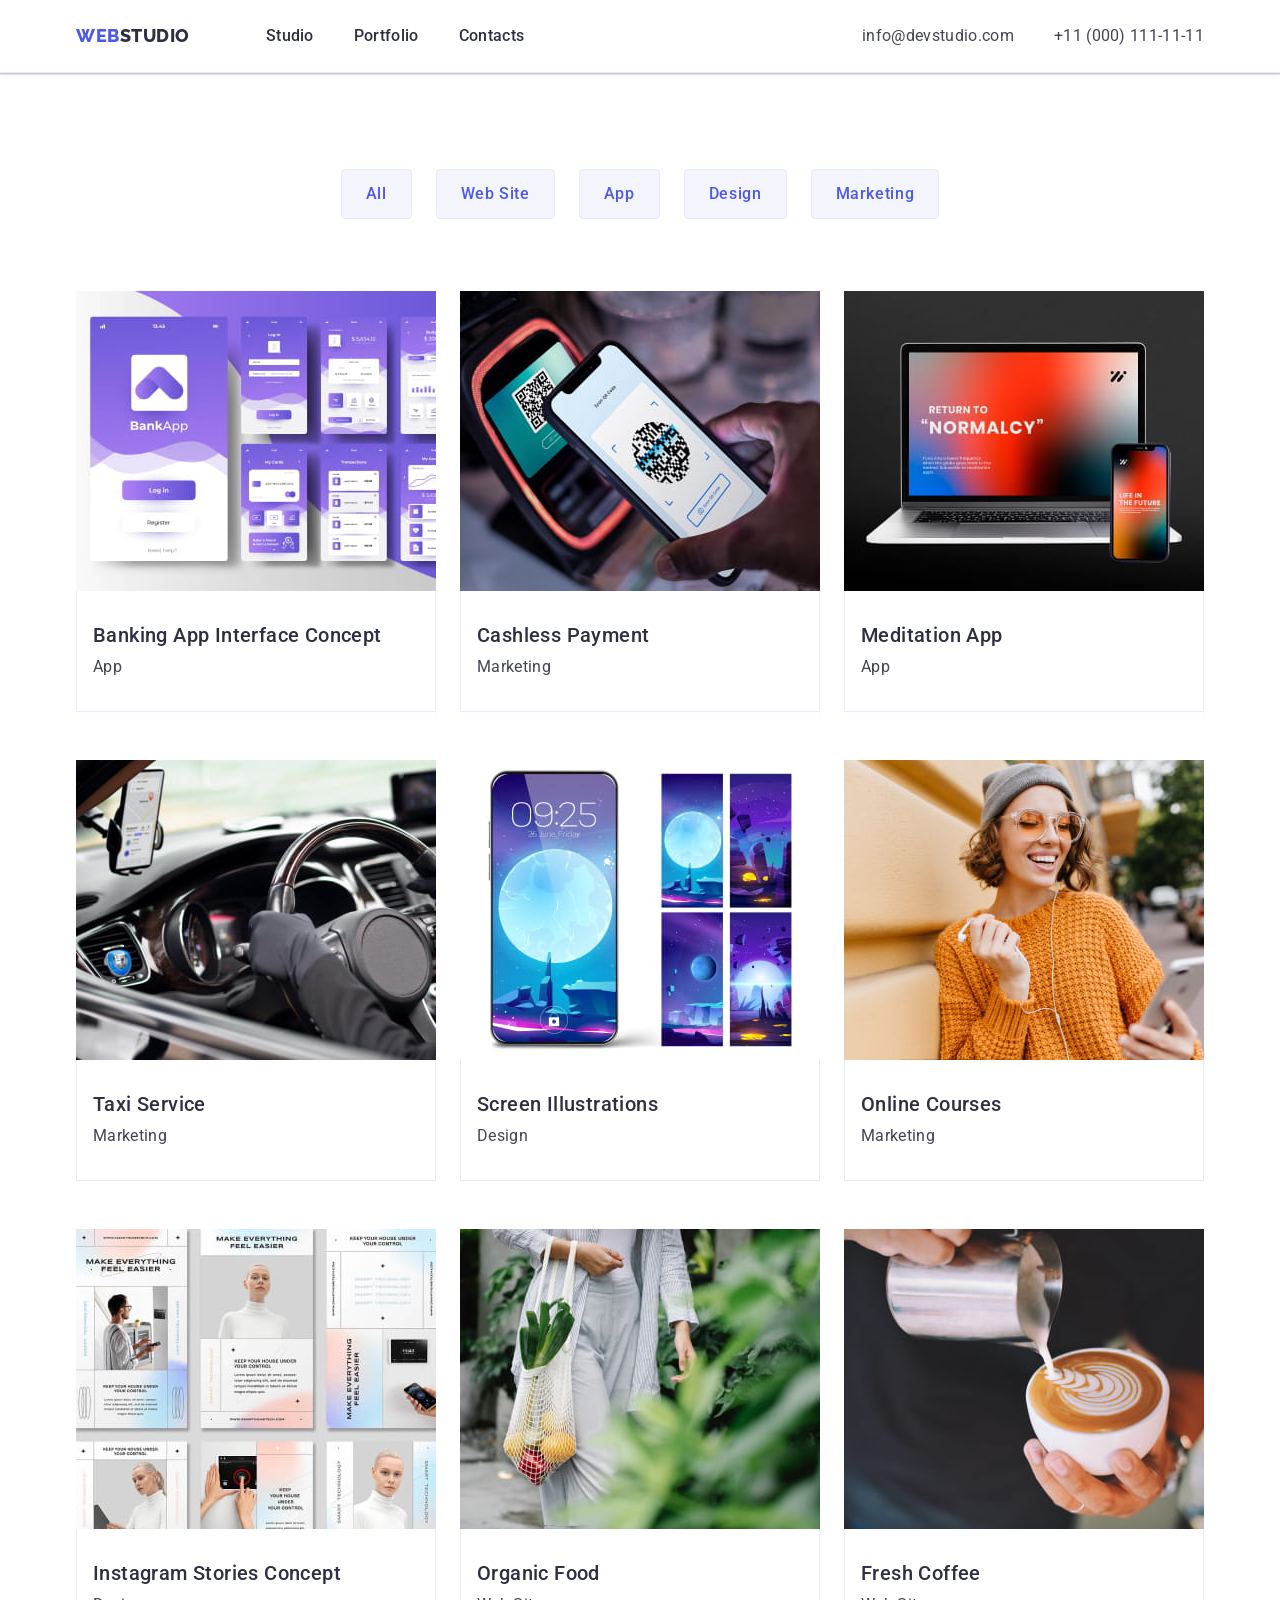
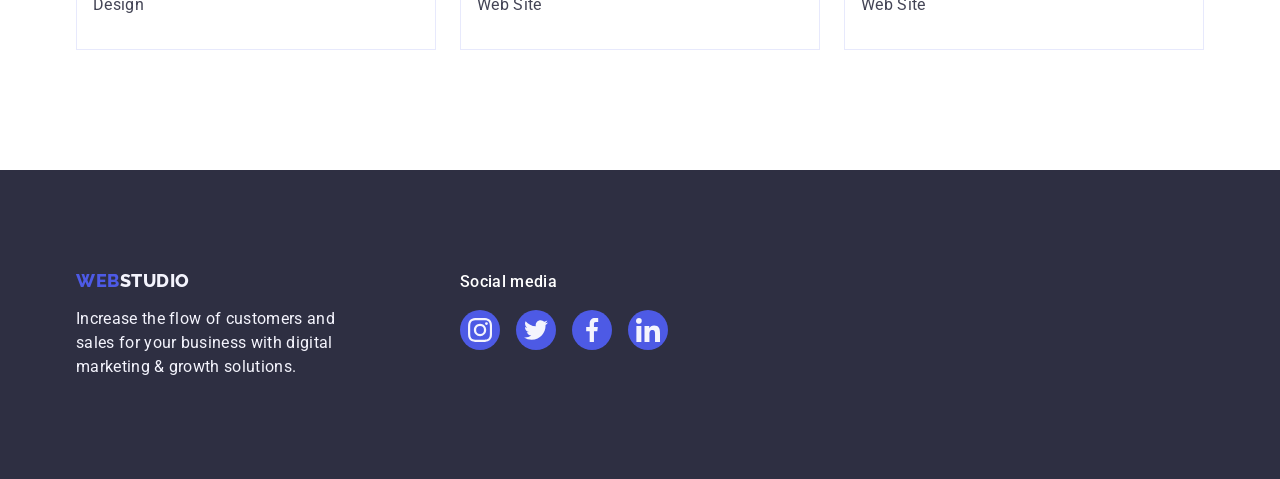
==== portfolio.html @ 65a1bbf9 "update" ====
<!DOCTYPE html>
<html lang="en">
  <head>
    <meta charset="UTF-8" />
    <meta http-equiv="X-UA-Compatible" content="IE=edge" />
    <meta name="viewport" content="width=device-width, initial-scale=1.0" />
    <title>Portfolio</title>
    <link rel="preconnect" href="https://fonts.googleapis.com" />
    <link rel="preconnect" href="https://fonts.gstatic.com" crossorigin />
    <link
      href="https://fonts.googleapis.com/css2?family=Raleway:wght@800&family=Roboto:wght@400;500;700;900&display=swap"
      rel="stylesheet"
    />
    <link
      rel="stylesheet"
      href="https://cdnjs.cloudflare.com/ajax/libs/modern-normalize/1.0.0/modern-normalize.min.css"
    />
    <link rel="stylesheet" href="./css/styles.css" />
  </head>
  <body>
    <!-- Header section -->

    <header class="header">
      <div class="container header-flex">
        <nav class="header-nav">
          <a class="logo-link link" href="./index.html">
            Web<span class="logo-world">Studio</span></a
          >
          <ul class="header-nav-list list">
            <li class="header-nav-item">
              <a class="header-nav-link link" href="./index.html">Studio</a>
            </li>
            <li class="header-nav-item">
              <a class="header-nav-link link" href="./portfolio.html"
                >Portfolio</a
              >
            </li>
            <li class="header-nav-item">
              <a class="header-nav-link link" href="">Contacts</a>
            </li>
          </ul>
        </nav>
        <address class="header-contacts">
          <ul class="contacts-list list">
            <li class="contacts-item">
              <a class="contscts-link link" href="mailto:info@devstudio.com"
                >info@devstudio.com</a
              >
            </li>
            <li class="contacts-item">
              <a class="contscts-link link" href="tel:+110001111111"
                >+11 (000) 111-11-11</a
              >
            </li>
          </ul>
        </address>
      </div>
    </header>
    <main>
      <!-- Section Filtr -->
      <section class="filtr section">
        <div class="container">
          <h1 hidden class="visually-hidden">Our works</h1>
          <ul class="filtr-btn-list list">
            <li class="btn-item">
              <button class="btn" id="shadow-button" type="button">All</button>
            </li>
            <li class="btn-item">
              <button class="btn" type="button">Web Site</button>
            </li>
            <li class="btn-item">
              <button class="btn" type="button">App</button>
            </li>
            <li class="btn-item">
              <button class="btn" type="button">Design</button>
            </li>
            <li class="btn-item">
              <button class="btn" type="button">Marketing</button>
            </li>
          </ul>
          <!-- Project list -->
          <ul class="project-list list">
            <li class="project-item">
              <a class="project-link link" href=""
                ><img
                  src="./images/bankapp.jpg"
                  alt="banking interface "
                  width="360"
                  height="300"
                />
                <div class="project-container">
                  <h2 class="subtitle">Banking App Interface Concept</h2>
                  <p class="subtitle-desc">App</p>
                </div>
              </a>
            </li>
            <li class="project-item">
              <a class="project-link link" href="">
                <img
                  src="./images/payment.jpg"
                  alt="qr "
                  width="360"
                  height="300"
                />
                <div class="project-container">
                  <h2 class="subtitle">Cashless Payment</h2>
                  <p class="subtitle-desc">Marketing</p>
                </div>
              </a>
            </li>
            <li class="project-item">
              <a class="project-link link" href="">
                <img
                  src="./images/meditation.jpg"
                  alt="laptop and smartphone"
                  width="360"
                  height="300"
                />
                <div class="project-container">
                  <h2 class="subtitle">Meditation App</h2>
                  <p class="subtitle-desc">App</p>
                </div>
              </a>
            </li>
            <li class="project-item">
              <a class="project-link link" href="">
                <img
                  src="./images/car.jpg"
                  alt="taxi"
                  width="360"
                  height="300"
                />
                <div class="project-container">
                  <h2 class="subtitle">Taxi Service</h2>
                  <p class="subtitle-desc">Marketing</p>
                </div>
              </a>
            </li>
            <li class="project-item">
              <a class="project-link link" href=""
                ><img
                  src="./images/ilustration.jpg"
                  alt="screen smartphone"
                  width="360"
                  height="300"
                />
                <div class="project-container">
                  <h2 class="subtitle">Screen Illustrations</h2>
                  <p class="subtitle-desc">Design</p>
                </div>
              </a>
            </li>
            <li class="project-item">
              <a class="project-link link" href="">
                <img
                  src="./images/courses.jpg"
                  alt="young woman"
                  width="360"
                  height="300"
                />
                <div class="project-container">
                  <h2 class="subtitle">Online Courses</h2>
                  <p class="subtitle-desc">Marketing</p>
                </div>
              </a>
            </li>

            <li class="project-item">
              <a class="project-link link" href="">
                <img
                  src="./images/stories.jpg"
                  alt="instagram"
                  width="360"
                  height="300"
                />
                <div class="project-container">
                  <h2 class="subtitle">Instagram Stories Concept</h2>
                  <p class="subtitle-desc">Design</p>
                </div>
              </a>
            </li>
            <li class="project-item">
              <a class="project-link link" href="">
                <img
                  src="./images/food.jpg"
                  alt="vegetebles"
                  width="360"
                  height="300"
                />
                <div class="project-container">
                  <h2 class="subtitle">Organic Food</h2>
                  <p class="subtitle-desc">Web Site</p>
                </div>
              </a>
            </li>
            <li class="project-item">
              <a class="project-link link" href="">
                <img
                  src="./images/cup.jpg"
                  alt="coffe width milk"
                  width="360"
                  height="300"
                />
                <div class="project-container">
                  <h2 class="subtitle">Fresh Coffee</h2>
                  <p class="subtitle-desc">Web Site</p>
                </div>
              </a>
            </li>
          </ul>
        </div>
      </section>
    </main>
    <!-- footer section -->
    <footer class="footer section">
      <div class="footer-container container">
        <div class="left-footer">
          <a class="fotter-link link" href="./index.html"
            >Web<span class="studio-world">Studio</span>
          </a>
          <p class="footer-desc">
            Increase the flow of customers and sales for your business with
            digital marketing & growth solutions.
          </p>
        </div>
        <div class="footer-social-icons">
          <p class="footer-social-media">Social media</p>
          <ul class="footer-social-list list">
            <li class="footer-social-item">
              <a
                href=""
                class="footer-social-link"
                target="blank"
                rel="noopener noreferrer"
                aria-label=" instagram icon "
              >
                <svg class="social-icon" width="24" height="24">
                  <use href="./images/icons.svg#instagram"></use>
                </svg>
              </a>
            </li>
            <li class="footer-social-item">
              <a
                href=""
                class="footer-social-link"
                target="blank"
                rel="noopener noreferrer"
                aria-label=" twitter icon "
              >
                <svg class="social-icon" width="24" height="24">
                  <use href="./images/icons.svg#twitter"></use>
                </svg>
              </a>
            </li>
            <li class="footer-social-item">
              <a
                href=""
                class="footer-social-link"
                target="blank"
                rel="noopener noreferrer"
                aria-label=" facebook icon "
              >
                <svg class="social-icon" width="24" height="24">
                  <use href="./images/icons.svg#facebook"></use>
                </svg>
              </a>
            </li>
            <li class="footer-social-item">
              <a
                href=""
                class="footer-social-link"
                target="blank"
                rel="noopener noreferrer"
                aria-label=" linkedin icon "
              >
                <svg class="social-icon" width="24" height="24">
                  <use href="./images/icons.svg#linkedin"></use>
                </svg>
              </a>
            </li>
          </ul>
        </div>
      </div>
    </footer>
  </body>
</html>
---- css/styles.css ----
:root {
  /* Fonts */
  --primary-font: 'Roboto', sans-serif;
  --secondary-font: 'Raleway', sans-serif;

  /* Color back-ground*/
  --primary-bg-color: #ffffff;
  --accent-bg-cl: #2e2f42;
  --secondary-bg-color: #f4f4fd;
  /* Text color */
  --primary-text-color: #434455;
  --secondary-text-color: #2e2f42;
  --accent-txt-cl: #4d5ae5;
  --light-txt-cl: #404bbf;
  /* Btn Color */
  --primary-btn-color: #4d5ae5;
  --light-btn-cl: #404bbf;
  --secondary-btn-color: #404bbf;
  --accent-btn-cl: #f4f4fd;
  --primary-btn-text-cl: #ffffff;
  --accent-btn-txt-cl: #4d5ae5;
}

body {
  background-color: var(--primary-bg-color);
  color: var(--primary-text-color);
  font-family: var(--primary-font);
  font-weight: 400;
  font-style: normal;
  font-size: 16px;
  line-height: 1.5;
  letter-spacing: 0.02em;
  text-decoration: none;
  text-transform: none;
}
.link {
  font-style: normal;
  text-decoration: none;
  color: var(--primary-text-color);
}
.list {
  padding: 0;
  margin: 0;

  list-style: none;
}
.logo-link {
  margin-right: 76px;
}

.logo-link,
.logo-world {
  display: flex;
  margin-left: auto;
  align-items: center;

  font-family: var(--secondary-font);
  font-style: normal;
  font-weight: 800;
  font-size: 18px;
  line-height: 1.17;
  letter-spacing: 0.03em;
  text-transform: uppercase;
  text-decoration: none;
  color: var(--accent-txt-cl);
}
.logo-world {
  text-decoration: none;
  line-height: 1.17;
  color: var(--secondary-text-color);
}

/*  
   |============================
   | reset start 
   |============================
 */
.visually-hidden {
  position: absolute;
  width: 1px;
  height: 1px;
  margin: -1px;
  border: 0;
  padding: 0;

  white-space: nowrap;
  clip-path: inset(100%);

  clip: rect(0 0 0 0);
  overflow: hidden;
}
.title {
  font-family: inherit;
  font-weight: 700;
  font-size: 36px;
  line-height: 1.1;
  letter-spacing: 0.02em;
  text-align: center;
  text-transform: capitalize;

  margin-top: 0;
  margin-bottom: 72px;
  color: var(--secondary-text-color);
}
.btn {
  font-family: inherit;
  font-weight: 500;
  font-size: 16px;
  line-height: 1.5;
  letter-spacing: 0.04em;
  cursor: pointer;
}

.container {
  width: 1158px;
  margin: 0px auto;
  padding: 0px 15px;
}
img {
  display: block;
  margin: 0px;
  padding: 0px;
}
.header {
  border-bottom: 1px solid #e7e9fc;
  box-shadow: 0px 2px 1px rgba(46, 47, 66, 0.08),
    0px 1px 1px rgba(46, 47, 66, 0.16), 0px 1px 6px rgba(46, 47, 66, 0.08);
}
/* nav */
.header-flex {
  display: flex;
}

.header-nav {
  display: flex;
  align-items: center;
}
.header-nav-link {
  display: block;
  padding-top: 24px;
  padding-bottom: 24px;
  color: var(--secondary-text-color);

  font-family: inherit;
  font-weight: 500;
}
.header-nav-list {
  display: flex;
}
.header-nav-item {
  margin-right: 40px;
}
.header-nav-item:last-child {
  margin: 0;
}

.header-nav-link:hover,
.header-nav-link:focus,
.contscts-link:hover,
.contscts-link:focus {
  color: var(--light-txt-cl);
}
.header-nav-link:active {
  color: var(--light-txt-cl);
}
.header {
  background-color: var(--primary-bg-color);
}

.header-contacts {
  font-style: normal;
  display: flex;
  margin-left: auto;
}
.contacts-list {
  display: flex;
}

.contacts-item {
  margin-right: 40px;
}
.contacts-item:last-child {
  margin: 0;
}
.contscts-link {
  display: block;
  padding-top: 24px;
  padding-bottom: 24px;
  color: var(--primary-text-color);
}

/**
  |============================
  | hero section
  |============================
*/

.hero {
  max-width: 1440px;
  margin-left: auto;
  margin-right: auto;
  padding-top: 188px;
  padding-bottom: 188px;
  background-color: var(--accent-bg-cl);
  text-align: center;
  background-image: linear-gradient(
      rgba(46, 47, 66, 0.7),
      rgba(46, 47, 66, 0.7)
    ),
    url(../images/peole-ofice.jpg);
  background-repeat: no-repeat;
  background-position: center;
  background-size: cover;
}
.hero .title {
  max-width: 496px;
  margin: 0 auto 48px auto;

  font-size: 56px;
  line-height: 1.07;
  text-transform: none;
  color: #ffffff;
}
.hero .btn {
  display: block;
  margin-left: auto;
  margin-right: auto;
  padding: 16px 32px;
  min-width: 169px;
  height: 56px;
  border: none;

  color: var(--primary-btn-text-cl);
  background-color: var(--primary-btn-color);
  box-shadow: 0px 4px 4px rgba(0, 0, 0, 0.15);
  border-radius: 4px;
}
.hero .btn:hover,
.hero .btn:focus {
  color: var(--primary-btn-text-cl);
  background-color: var(--light-btn-cl);
}

.hero .btn:active {
  color: var(--light-btn-cl);
}
/**
  |============================
  | Strategy section
  |============================
*/
.strategy-list {
  display: flex;
}
.strategy-list-item {
  width: 264px;
}
.strategy-list-item {
  margin-right: 24px;
}
.strategy-list-item:last-child {
  margin-right: 0;
}

.strategy {
  padding-top: 120px;
  padding-bottom: 120px;
}
.subtitle {
  color: inherit;
  font-weight: 500;
  font-size: 20px;
  line-height: 1.2;
  letter-spacing: 0.02em;
  color: var(--secondary-text-color);
  padding: 0px;
  margin: 0px;
}
.subtitle {
  margin-bottom: 8px;
}

.subtitle-desc {
  font-weight: 400;
  color: var(--primary-text-color);
  padding: 0px;
  margin: 0px;
}

/**
  |============================
  | Strategi icon
  |============================
*/
.strategi-block-icon {
  display: flex;
  align-items: center;
  justify-content: center;
  height: 112px;
  background-color: var(--accent-btn-cl);
  border-radius: 4px;
  margin-bottom: 8px;
}

/* .strategy-list-item::before { */
display: block;
content: '';
height: 112px;
background-size: 64px 64px;
background-repeat: no-repeat;
background-color: var(--accent-btn-cl);
background-position: center;
border-radius: 4px;
margin-bottom: 8px;
/* } */

.strategy-list-item.icon-antenna::before {
  background-image: url('../images/icons/antenna\ .svg');
}
.strategy-list-item.icon-clock::before {
  background-image: url('../images/icons/clock\ .svg ');
}
.strategy-list-item.icon-diagram::before {
  background-image: url('../images/icons/diagram\ .svg ');
}
.strategy-list-item.icon-astronaut::before {
  background-image: url('../images/icons/astronaut\ .svg ');
}

/**
  |============================
  | Tools section 
  |============================
*/
.tools {
  padding-bottom: 120px;
}

.tools-list {
  display: flex;
}
.tools-item {
  width: calc((100%-48px) / 3);
  margin-right: 24px;
}
.tools-item:last-child {
  margin-right: 0px;
}

/**
  |============================
  | Team section
  |============================
*/
.team {
  margin: 0 auto;
  padding-top: 120px;
  padding-bottom: 120px;
  background-color: var(--secondary-bg-color);
}
.team-list {
  display: flex;
}

.team-list-item {
  width: calc((100%-72px) / 4);
  margin-right: 24px;
  padding: 0;
  background: #ffffff;
  box-shadow: 0px 1px 6px rgba(46, 47, 66, 0.08),
    0px 1px 1px rgba(46, 47, 66, 0.16), 0px 2px 1px rgba(46, 47, 66, 0.08);
  border-radius: 0px 0px 4px 4px;
}
.team-list-item:last-child {
  margin-right: 0;
}

.team-item-container {
  padding: 32px 0;
  margin: 0;
  border-radius: 0px 0px 4px 4px;
  text-align: center;
}
.team .subtitle-desc {
  margin-bottom: 8px;
}

/**
  |============================
  | Social icons
  |============================
*/
.social-list {
  display: flex;
  justify-content: center;
  align-items: center;
  gap: 24px;
}
.social-item {
  width: 40px;
  height: 40px;
}

.social-link {
  display: flex;
  justify-content: center;
  align-items: center;

  width: 100%;
  height: 100%;

  background-color: var(--primary-btn-color);
  border-radius: 50%;
}
.social-link:hover,
.social-link:focus {
  background-color: var(--light-btn-cl);
}
.social-icon {
  fill: var(--accent-btn-cl);
}

/**
  |============================
  | Customers section
  |============================
*/
.customers {
  padding-top: 120px;
  padding-bottom: 120px;
}
.customers-list {
  display: flex;
  gap: 24px;
  justify-content: center;
  align-items: center;
}
.customers-item {
  width: 168px;
  height: 88px;
}

.customers-link {
  display: flex;
  justify-content: center;
  align-items: center;

  width: 100%;
  height: 100%;

  border: 1px solid #8e8f99;
  color: #8e8f99;
  border-radius: 4px;
}

.customers-link:hover,
.customers-link:focus {
  color: var(--light-btn-cl);
  border-color: var(--light-btn-cl);
}
.customer-icon {
  fill: currentColor;
}

/**
  |============================
  | Footer section
  |============================
*/
.footer {
  display: flex;
  padding-top: 100px;
  padding-bottom: 100px;
  margin: 0 auto;
  background-color: var(--accent-bg-cl);
}
.footer-container {
  display: flex;
  align-items: baseline;
}
.left-footer {
  margin-right: 120px;
}

.fotter-link {
  font-family: var(--secondary-font);
  font-style: normal;
  font-weight: 800;
  font-size: 18px;
  line-height: 1.17;
  align-items: center;
  letter-spacing: 0.03em;
  text-transform: uppercase;
  text-decoration: none;
  color: var(--accent-txt-cl);
  display: inline-block;
  margin-bottom: 16px;
}
.studio-world {
  font-weight: 800;
  font-size: 18px;
  line-height: 1.17;
  align-items: center;
  letter-spacing: 0.03em;
  text-transform: uppercase;
  color: #f4f4fd;
}
.footer-desc {
  width: 264px;
  padding: 0;
  margin: 0;
  color: #f4f4fd;
}

/**
  |============================
  | Footer social icons 
  |============================
*/
.footer-social-icons {
  display: block;
  margin: 0;
  padding: 0;
}
.footer-social-media {
  margin: 0;
  padding: 0;
}
.footer-social-media {
  font-style: normal;
  font-weight: 500;
  font-size: 16px;
  line-height: 1.5;
  letter-spacing: 0.02em;
  color: var(--primary-bg-color);
  margin-bottom: 16px;
}

.footer-social-list {
  display: flex;
  gap: 16px;
  text-align: center;
  justify-content: center;
}

.footer-social-link {
  display: flex;
  align-items: center;
  justify-content: center;

  width: 40px;
  height: 40px;

  background-color: var(--primary-btn-color);
  border-radius: 50%;
}
.footer-social-link:hover,
.footer-social-link:focus {
  background: #31d0aa;
}
/**
  |============================
  | Filtr btn
  |============================
*/
.filtr {
  padding-bottom: 120px;
  padding-top: 96px;
  margin: 0 auto;
}
.filtr .btn {
  padding: 12px 24px;
  background-color: var(--accent-btn-cl);

  border: 1px solid #e7e9fc;
  border-radius: 4px;
  color: var(--accent-btn-txt-cl);
  text-align: center;
}
.filtr-btn-list {
  display: flex;
  margin-bottom: 72px;
  justify-content: center;
  gap: 24px;
  padding: 0;
}

.filtr .btn:hover,
.filtr .btn:focus {
  background-color: var(--light-btn-cl);
  color: var(--primary-btn-text-cl);
  border: 1px solid transparent;
}

.filtr .btn:active {
  background-color: var(--light-btn-cl);
  color: var(--primary-btn-text-cl);
}

#shadow-button:hover,
#shadow-button:focus {
  box-shadow: 0px 3px 1px rgba(0, 0, 0, 0.1), 0px 2px 1px rgba(0, 0, 0, 0.08),
    0px 2px 2px rgba(0, 0, 0, 0.12);
}

.project-list {
  display: flex;
  flex-wrap: wrap;
}
.project-item {
  flex-basis: calc((100%-48px) / 3);
  margin-right: 24px;
  margin-bottom: 48px;
  max-width: 360px;
}
.project-item:nth-child(3n) {
  margin-right: 0;
}
.project-item:nth-last-child(-n + 3) {
  margin-bottom: 0;
}

.project-container {
  padding: 32px 16px;
  margin: 0;
  border: 1px solid #e7e9fc;
  border-top: none;
}
.project-link {
  display: block;
}
.project-link:hover,
.project-link:focus {
  box-shadow: 0px 1px 6px rgba(46, 47, 66, 0.08),
    0px 1px 1px rgba(46, 47, 66, 0.16), 0px 2px 1px rgba(46, 47, 66, 0.08);
}
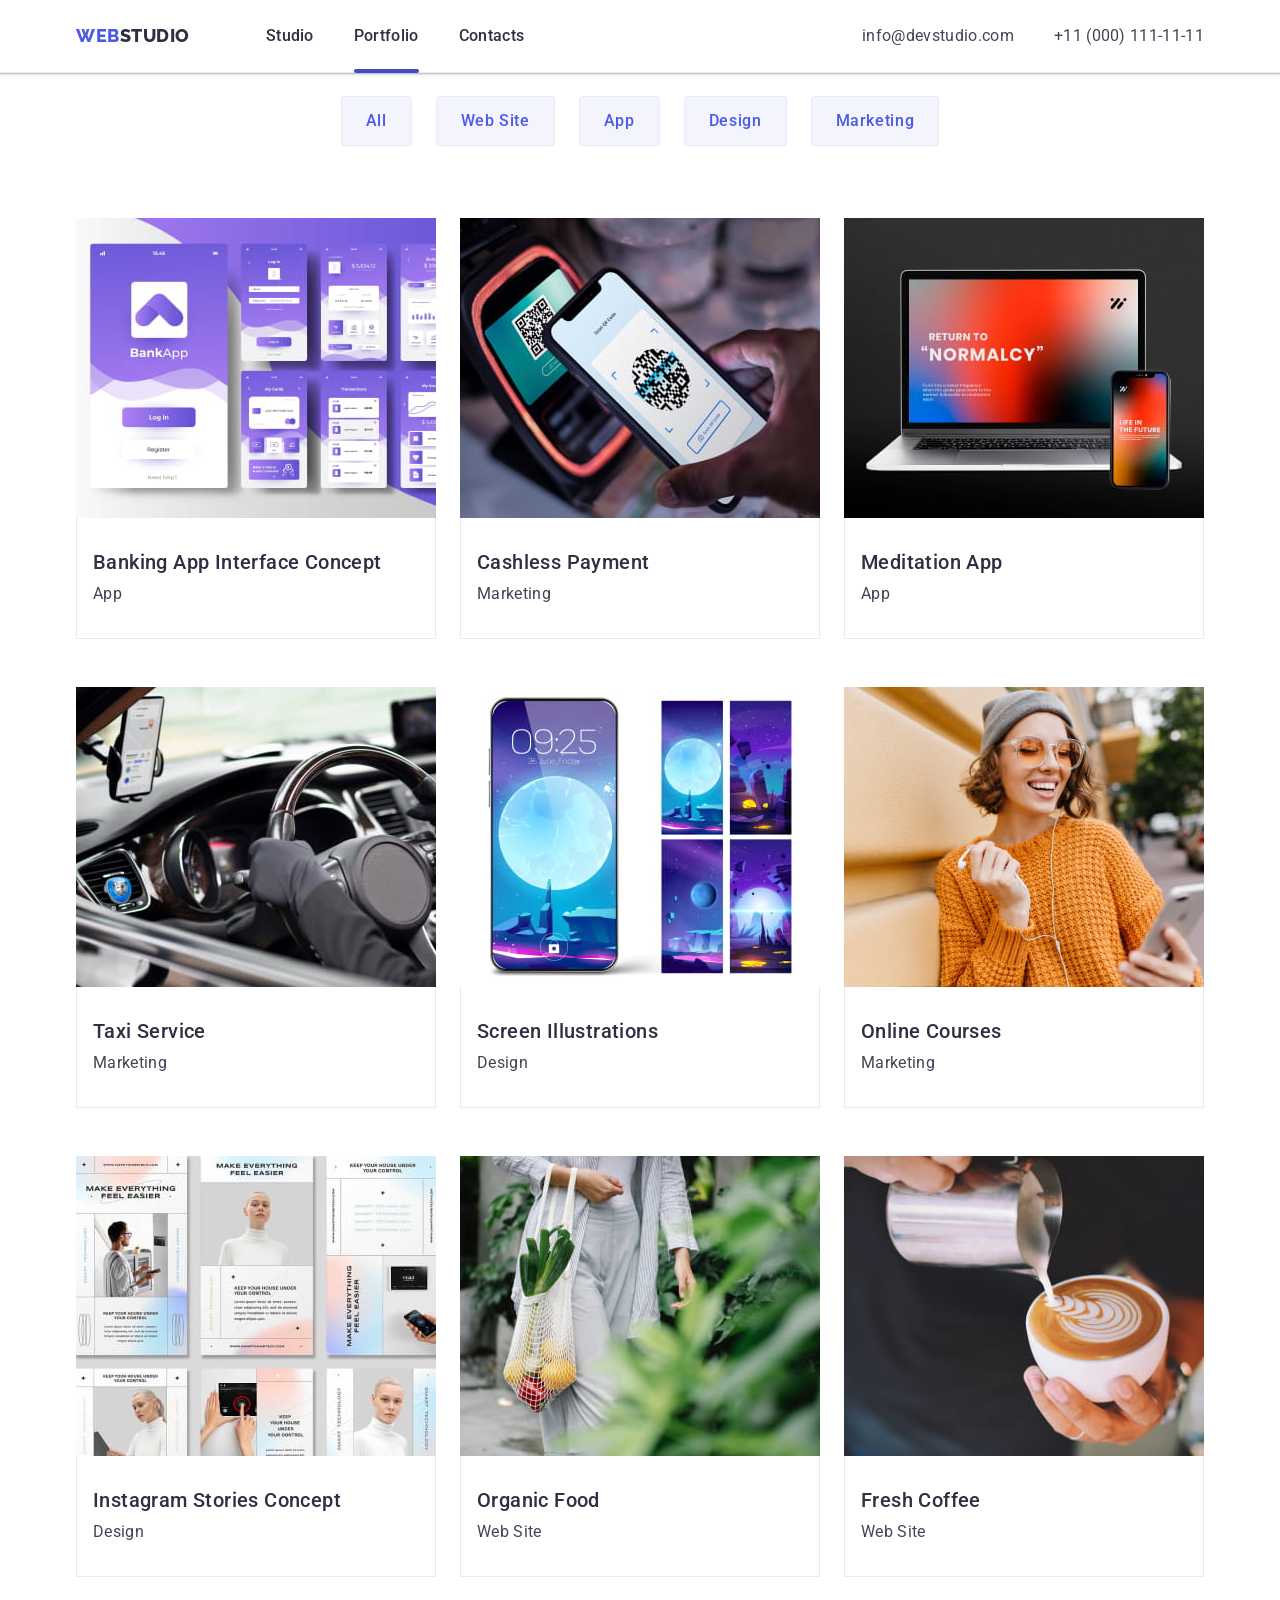
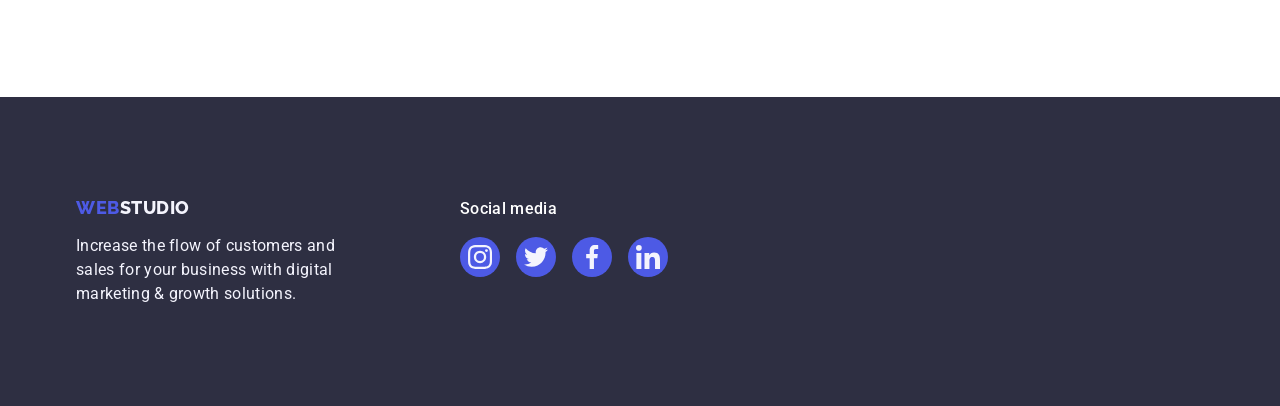
==== commit aa9f7f7e: "add modal window" ====
--- a/portfolio.html
+++ b/portfolio.html
@@ -31,7 +31,7 @@
               <a class="header-nav-link link" href="./index.html">Studio</a>
             </li>
             <li class="header-nav-item">
-              <a class="header-nav-link link" href="./portfolio.html"
+              <a class="header-nav-link link active" href="./portfolio.html"
                 >Portfolio</a
               >
             </li>
@@ -81,13 +81,23 @@
           <!-- Project list -->
           <ul class="project-list list">
             <li class="project-item">
-              <a class="project-link link" href=""
-                ><img
-                  src="./images/bankapp.jpg"
-                  alt="banking interface "
-                  width="360"
-                  height="300"
-                />
+              <a class="project-link link" href="">
+                <div class="project-thumb">
+                  <img
+                    src="./images/bankapp.jpg"
+                    alt="banking interface "
+                    width="360"
+                    height="300"
+                  />
+                  <div class="overlay">
+                    <p class="overlay-text">
+                      14 Stylish and User-Friendly App Design Concepts · Task
+                      Manager App · Calorie Tracker App · Exotic Fruit Ecommerce
+                      App · Cloud Storage App
+                    </p>
+                  </div>
+                </div>
+
                 <div class="project-container">
                   <h2 class="subtitle">Banking App Interface Concept</h2>
                   <p class="subtitle-desc">App</p>
@@ -96,12 +106,22 @@
             </li>
             <li class="project-item">
               <a class="project-link link" href="">
-                <img
-                  src="./images/payment.jpg"
-                  alt="qr "
-                  width="360"
-                  height="300"
-                />
+                <div class="project-thumb">
+                  <img
+                    src="./images/payment.jpg"
+                    alt="qr "
+                    width="360"
+                    height="300"
+                  />
+                  <div class="overlay">
+                    <p class="overlay-text">
+                      14 Stylish and User-Friendly App Design Concepts · Task
+                      Manager App · Calorie Tracker App · Exotic Fruit Ecommerce
+                      App · Cloud Storage App
+                    </p>
+                  </div>
+                </div>
+
                 <div class="project-container">
                   <h2 class="subtitle">Cashless Payment</h2>
                   <p class="subtitle-desc">Marketing</p>
--- a/css/styles.css
+++ b/css/styles.css
@@ -19,6 +19,9 @@
   --accent-btn-cl: #f4f4fd;
   --primary-btn-text-cl: #ffffff;
   --accent-btn-txt-cl: #4d5ae5;
+
+  --duration: 250ms;
+  --timing-function: cubic-bezier(0.4, 0, 0.2, 1);
 }
 
 body {
@@ -109,6 +112,9 @@
   line-height: 1.5;
   letter-spacing: 0.04em;
   cursor: pointer;
+
+  transition: background-color var(--duration) var(--timing-functiom),
+    box-shadow var(--duration) var(--timing-functiom);
 }
 
 .container {
@@ -122,6 +128,8 @@
   padding: 0px;
 }
 .header {
+  position: fixed;
+  width: 100%;
   border-bottom: 1px solid #e7e9fc;
   box-shadow: 0px 2px 1px rgba(46, 47, 66, 0.08),
     0px 1px 1px rgba(46, 47, 66, 0.16), 0px 1px 6px rgba(46, 47, 66, 0.08);
@@ -136,6 +144,7 @@
   align-items: center;
 }
 .header-nav-link {
+  position: relative;
   display: block;
   padding-top: 24px;
   padding-bottom: 24px;
@@ -143,7 +152,35 @@
 
   font-family: inherit;
   font-weight: 500;
-}
+  transition: color var(--duration) var(--timing-functiom);
+}
+.header-nav-link::after {
+  position: absolute;
+  display: block;
+  content: '';
+
+  left: 0;
+  top: 69px;
+
+  width: 100%;
+  height: 4px;
+
+  background-color: var(--light-txt-cl);
+  border-radius: 2px;
+
+  transform: scaleX(0);
+  transition: transform 800ms ease;
+}
+.header-nav-link.active::after {
+  color: var(--light-txt-cl);
+  transform: scaleX(100%);
+}
+
+.header-nav-link.active:hover:after {
+  transform: scaleX(1);
+  color: var(--light-txt-cl);
+}
+
 .header-nav-list {
   display: flex;
 }
@@ -187,6 +224,8 @@
   padding-top: 24px;
   padding-bottom: 24px;
   color: var(--primary-text-color);
+
+  transition: color var(--duration) var(--timing-functiom);
 }
 
 /**
@@ -302,31 +341,6 @@
   margin-bottom: 8px;
 }
 
-/* .strategy-list-item::before { */
-display: block;
-content: '';
-height: 112px;
-background-size: 64px 64px;
-background-repeat: no-repeat;
-background-color: var(--accent-btn-cl);
-background-position: center;
-border-radius: 4px;
-margin-bottom: 8px;
-/* } */
-
-.strategy-list-item.icon-antenna::before {
-  background-image: url('../images/icons/antenna\ .svg');
-}
-.strategy-list-item.icon-clock::before {
-  background-image: url('../images/icons/clock\ .svg ');
-}
-.strategy-list-item.icon-diagram::before {
-  background-image: url('../images/icons/diagram\ .svg ');
-}
-.strategy-list-item.icon-astronaut::before {
-  background-image: url('../images/icons/astronaut\ .svg ');
-}
-
 /**
   |============================
   | Tools section 
@@ -411,6 +425,8 @@
 
   background-color: var(--primary-btn-color);
   border-radius: 50%;
+
+  transition: background-color 250ms var(--timing-functiom);
 }
 .social-link:hover,
 .social-link:focus {
@@ -451,6 +467,9 @@
   border: 1px solid #8e8f99;
   color: #8e8f99;
   border-radius: 4px;
+
+  transition: border-color 250ms var(--timing-functiom),
+    color 250ms var(--timing-functiom);
 }
 
 .customers-link:hover,
@@ -553,6 +572,8 @@
 
   background-color: var(--primary-btn-color);
   border-radius: 50%;
+
+  transition: background-color 250ms var(--timing-functiom);
 }
 .footer-social-link:hover,
 .footer-social-link:focus {
@@ -608,7 +629,7 @@
   flex-wrap: wrap;
 }
 .project-item {
-  flex-basis: calc((100%-48px) / 3);
+  flex-basis: calc((100% - 48px) / 3);
   margin-right: 24px;
   margin-bottom: 48px;
   max-width: 360px;
@@ -634,3 +655,100 @@
   box-shadow: 0px 1px 6px rgba(46, 47, 66, 0.08),
     0px 1px 1px rgba(46, 47, 66, 0.16), 0px 2px 1px rgba(46, 47, 66, 0.08);
 }
+
+.project-thumb {
+  position: relative;
+  overflow: hidden;
+}
+
+.overlay {
+  position: absolute;
+  top: 0;
+  left: 0;
+
+  width: 100%;
+  height: 100%;
+  background-color: var(--primary-btn-color);
+
+  transform: translateY(100%);
+  transition: transform var(--duration) var(--timing-function);
+}
+.project-item:hover .overlay,
+.project-item:focus .overlay {
+  transform: translateY(0%);
+}
+
+.overlay-text {
+  margin: 0 auto;
+  padding: 40px 32px 164px 32px;
+  color: var(--accent-btn-cl);
+}
+
+/**
+  |============================
+  | Modal window
+  |============================
+*/
+.backdrop {
+  position: fixed;
+  top: 0;
+  left: 0;
+
+  width: 100%;
+  height: 100%;
+
+  background-color: rgba(46, 47, 66, 0.4);
+  transition: 250ms cubic-bezier(0.4, 0, 0.2, 1) 250ms;
+}
+.backdrop.is-hidden {
+  opacity: 0;
+  visibility: inherit;
+  pointer-events: none;
+}
+
+.modal {
+  position: absolute;
+  top: 50%;
+  left: 50%;
+
+  width: 408px;
+  height: 584px;
+
+  background-color: #fcfcfc;
+  box-shadow: 0px 1px 1px rgba(0, 0, 0, 0.14), 0px 1px 3px rgba(0, 0, 0, 0.12),
+    0px 2px 1px rgba(0, 0, 0, 0.2);
+  border-radius: 4px;
+  transform: translateX(-50%) translateY(-50%);
+}
+.modal-close-btn {
+  position: absolute;
+  top: 24px;
+  right: 24px;
+
+  display: flex;
+  justify-content: center;
+  align-items: center;
+  width: 24px;
+  height: 24px;
+  padding: 0;
+
+  border-radius: 50%;
+  background-color: #e7e9fc;
+  color: var(--accent-bg-cl);
+  border: 1px solid rgba(0, 0, 0, 0.1);
+  cursor: pointer;
+  transition: background-color var(--duration) var(--timing-functiom),
+    color var(--duration) var(--timing-functiom);
+}
+
+.modal-close-btn:hover,
+.modal-close-btn:focus {
+  background-color: var(--light-btn-cl);
+  border: none;
+  color: var(--primary-btn-text-cl);
+}
+
+.modal-icon {
+  fill: currentColor;
+  vertical-align: middle;
+}
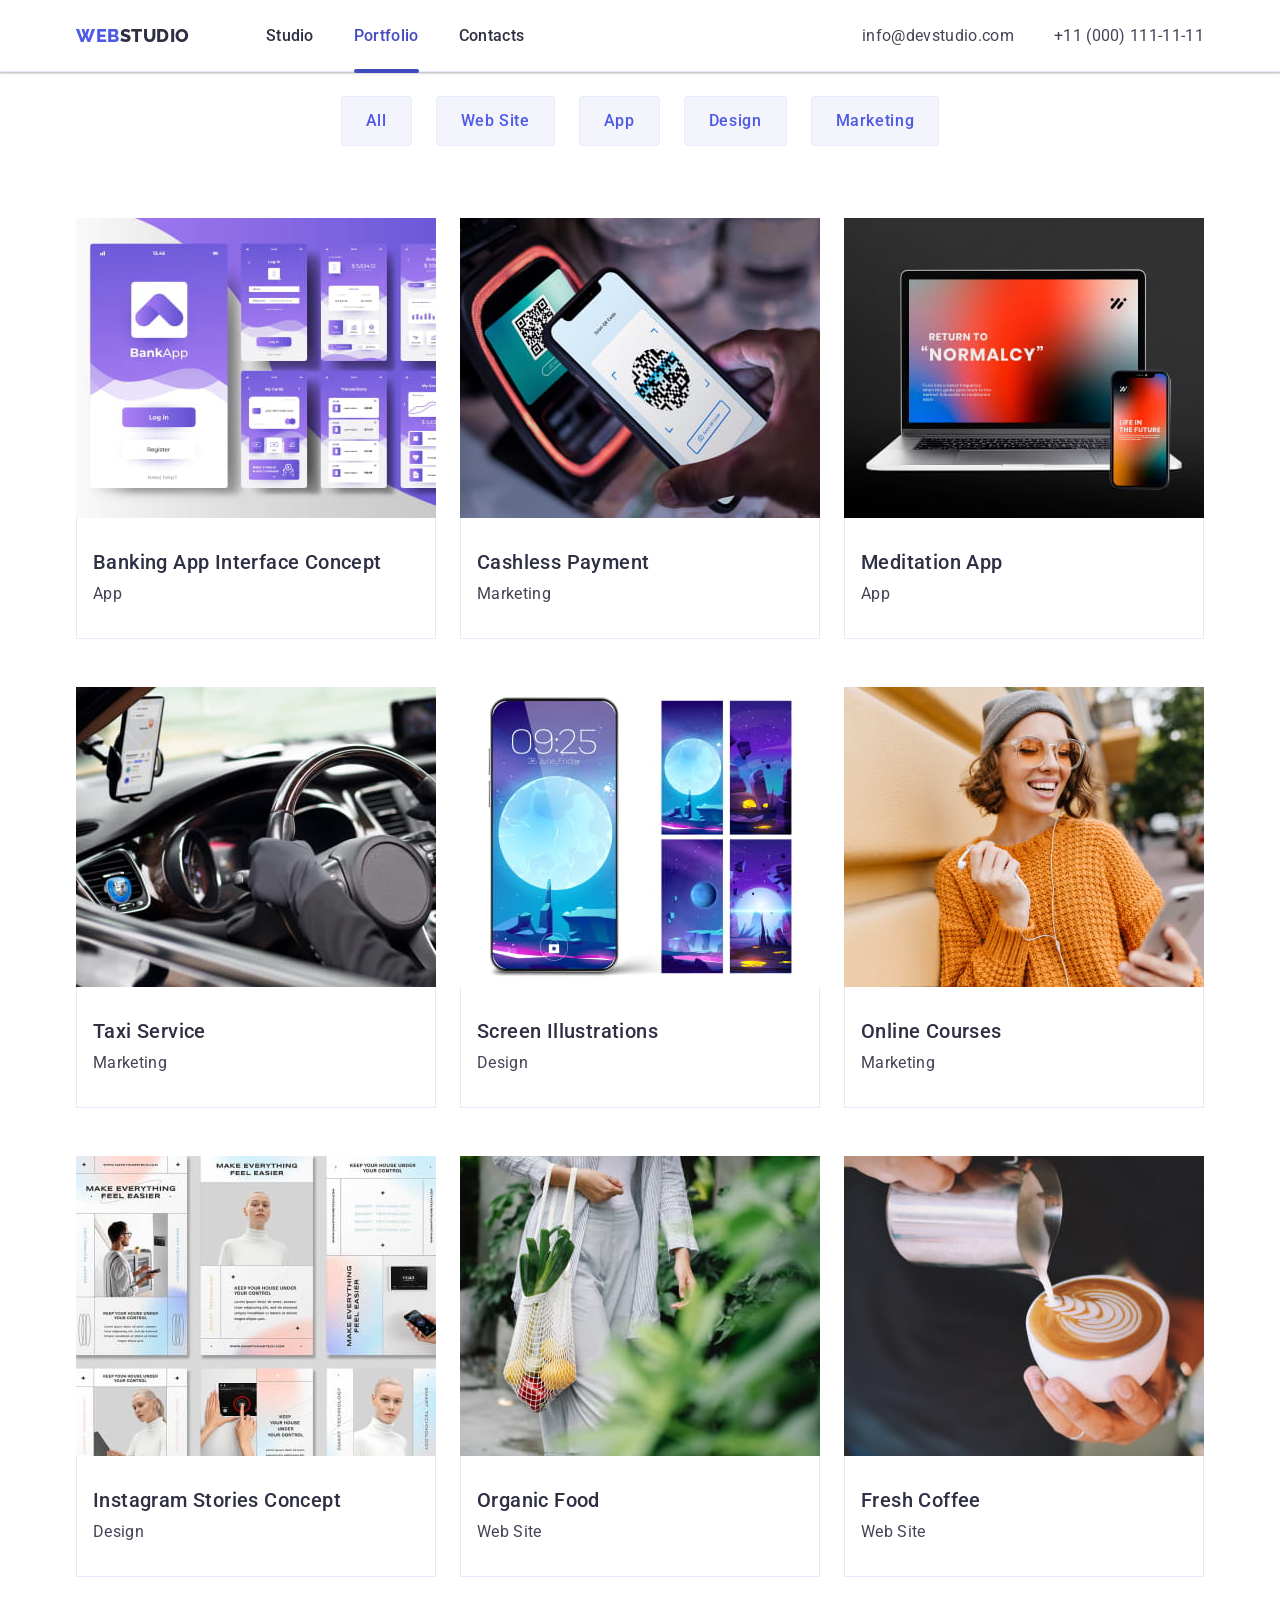
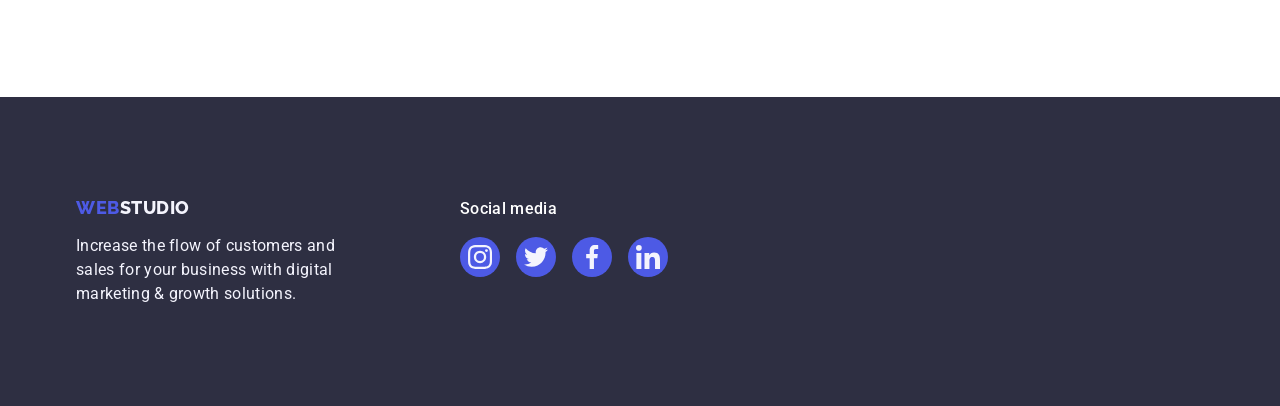
==== commit 9b363fed: "chenge style overlay" ====
--- a/portfolio.html
+++ b/portfolio.html
@@ -130,12 +130,22 @@
             </li>
             <li class="project-item">
               <a class="project-link link" href="">
-                <img
-                  src="./images/meditation.jpg"
-                  alt="laptop and smartphone"
-                  width="360"
-                  height="300"
-                />
+                <div class="project-thumb">
+                  <img
+                    src="./images/meditation.jpg"
+                    alt="laptop and smartphone"
+                    width="360"
+                    height="300"
+                  />
+                  <div class="overlay">
+                    <p class="overlay-text">
+                      14 Stylish and User-Friendly App Design Concepts · Task
+                      Manager App · Calorie Tracker App · Exotic Fruit Ecommerce
+                      App · Cloud Storage App
+                    </p>
+                  </div>
+                </div>
+
                 <div class="project-container">
                   <h2 class="subtitle">Meditation App</h2>
                   <p class="subtitle-desc">App</p>
@@ -144,12 +154,22 @@
             </li>
             <li class="project-item">
               <a class="project-link link" href="">
-                <img
-                  src="./images/car.jpg"
-                  alt="taxi"
-                  width="360"
-                  height="300"
-                />
+                <div class="project-thumb">
+                  <img
+                    src="./images/car.jpg"
+                    alt="taxi"
+                    width="360"
+                    height="300"
+                  />
+                  <div class="overlay">
+                    <p class="overlay-text">
+                      14 Stylish and User-Friendly App Design Concepts · Task
+                      Manager App · Calorie Tracker App · Exotic Fruit Ecommerce
+                      App · Cloud Storage App
+                    </p>
+                  </div>
+                </div>
+
                 <div class="project-container">
                   <h2 class="subtitle">Taxi Service</h2>
                   <p class="subtitle-desc">Marketing</p>
@@ -157,13 +177,23 @@
               </a>
             </li>
             <li class="project-item">
-              <a class="project-link link" href=""
-                ><img
-                  src="./images/ilustration.jpg"
-                  alt="screen smartphone"
-                  width="360"
-                  height="300"
-                />
+              <a class="project-link link" href="">
+                <div class="project-thumb">
+                  <img
+                    src="./images/ilustration.jpg"
+                    alt="screen smartphone"
+                    width="360"
+                    height="300"
+                  />
+                  <div class="overlay">
+                    <p class="overlay-text">
+                      14 Stylish and User-Friendly App Design Concepts · Task
+                      Manager App · Calorie Tracker App · Exotic Fruit Ecommerce
+                      App · Cloud Storage App
+                    </p>
+                  </div>
+                </div>
+
                 <div class="project-container">
                   <h2 class="subtitle">Screen Illustrations</h2>
                   <p class="subtitle-desc">Design</p>
@@ -172,12 +202,21 @@
             </li>
             <li class="project-item">
               <a class="project-link link" href="">
-                <img
-                  src="./images/courses.jpg"
-                  alt="young woman"
-                  width="360"
-                  height="300"
-                />
+                <div class="project-thumb">
+                  <img
+                    src="./images/courses.jpg"
+                    alt="young woman"
+                    width="360"
+                    height="300"
+                  />
+                  <div class="overlay">
+                    <p class="overlay-text">
+                      14 Stylish and User-Friendly App Design Concepts · Task
+                      Manager App · Calorie Tracker App · Exotic Fruit Ecommerce
+                      App · Cloud Storage App
+                    </p>
+                  </div>
+                </div>
                 <div class="project-container">
                   <h2 class="subtitle">Online Courses</h2>
                   <p class="subtitle-desc">Marketing</p>
@@ -187,12 +226,22 @@
 
             <li class="project-item">
               <a class="project-link link" href="">
-                <img
-                  src="./images/stories.jpg"
-                  alt="instagram"
-                  width="360"
-                  height="300"
-                />
+                <div class="project-thumb">
+                  <img
+                    src="./images/stories.jpg"
+                    alt="instagram"
+                    width="360"
+                    height="300"
+                  />
+                  <div class="overlay">
+                    <p class="overlay-text">
+                      14 Stylish and User-Friendly App Design Concepts · Task
+                      Manager App · Calorie Tracker App · Exotic Fruit Ecommerce
+                      App · Cloud Storage App
+                    </p>
+                  </div>
+                </div>
+
                 <div class="project-container">
                   <h2 class="subtitle">Instagram Stories Concept</h2>
                   <p class="subtitle-desc">Design</p>
@@ -201,12 +250,22 @@
             </li>
             <li class="project-item">
               <a class="project-link link" href="">
-                <img
-                  src="./images/food.jpg"
-                  alt="vegetebles"
-                  width="360"
-                  height="300"
-                />
+                <div class="project-thumb">
+                  <img
+                    src="./images/food.jpg"
+                    alt="vegetebles"
+                    width="360"
+                    height="300"
+                  />
+                  <div class="overlay">
+                    <p class="overlay-text">
+                      14 Stylish and User-Friendly App Design Concepts · Task
+                      Manager App · Calorie Tracker App · Exotic Fruit Ecommerce
+                      App · Cloud Storage App
+                    </p>
+                  </div>
+                </div>
+
                 <div class="project-container">
                   <h2 class="subtitle">Organic Food</h2>
                   <p class="subtitle-desc">Web Site</p>
@@ -215,12 +274,22 @@
             </li>
             <li class="project-item">
               <a class="project-link link" href="">
-                <img
-                  src="./images/cup.jpg"
-                  alt="coffe width milk"
-                  width="360"
-                  height="300"
-                />
+                <div class="project-thumb">
+                  <img
+                    src="./images/cup.jpg"
+                    alt="coffe width milk"
+                    width="360"
+                    height="300"
+                  />
+                  <div class="overlay">
+                    <p class="overlay-text">
+                      14 Stylish and User-Friendly App Design Concepts · Task
+                      Manager App · Calorie Tracker App · Exotic Fruit Ecommerce
+                      App · Cloud Storage App
+                    </p>
+                  </div>
+                </div>
+
                 <div class="project-container">
                   <h2 class="subtitle">Fresh Coffee</h2>
                   <p class="subtitle-desc">Web Site</p>
--- a/css/styles.css
+++ b/css/styles.css
@@ -20,8 +20,9 @@
   --primary-btn-text-cl: #ffffff;
   --accent-btn-txt-cl: #4d5ae5;
 
-  --duration: 250ms;
-  --timing-function: cubic-bezier(0.4, 0, 0.2, 1);
+  /* others */
+  --anim-fast: 1000ms cubic-bezier(0.4, 0, 0.2, 1);
+  --modal-idx: 50;
 }
 
 body {
@@ -113,8 +114,7 @@
   letter-spacing: 0.04em;
   cursor: pointer;
 
-  transition: background-color var(--duration) var(--timing-functiom),
-    box-shadow var(--duration) var(--timing-functiom);
+  transition: background-color var(--anim-fast), box-shadow var(--anim-fast);
 }
 
 .container {
@@ -129,7 +129,12 @@
 }
 .header {
   position: fixed;
+  top: 0;
+  left: 0;
   width: 100%;
+  height: 72px;
+  z-index: 20;
+
   border-bottom: 1px solid #e7e9fc;
   box-shadow: 0px 2px 1px rgba(46, 47, 66, 0.08),
     0px 1px 1px rgba(46, 47, 66, 0.16), 0px 1px 6px rgba(46, 47, 66, 0.08);
@@ -152,7 +157,7 @@
 
   font-family: inherit;
   font-weight: 500;
-  transition: color var(--duration) var(--timing-functiom);
+  transition: color var(--anim-fast);
 }
 .header-nav-link::after {
   position: absolute;
@@ -167,18 +172,21 @@
 
   background-color: var(--light-txt-cl);
   border-radius: 2px;
-
-  transform: scaleX(0);
-  transition: transform 800ms ease;
+  transform: scale(0);
+  transition: rotate var(--anim-fast), transform var(--anim-fast),
+    color var(--anim-fast);
 }
 .header-nav-link.active::after {
+  background-color: var(--light-txt-cl);
+  transform: scale(100%);
+}
+.header-nav-link.active {
   color: var(--light-txt-cl);
-  transform: scaleX(100%);
-}
-
-.header-nav-link.active:hover:after {
-  transform: scaleX(1);
-  color: var(--light-txt-cl);
+}
+
+.header-nav-link.active:hover::after {
+  transform: scale(1.1);
+  background-color: var(--light-txt-cl);
 }
 
 .header-nav-list {
@@ -224,8 +232,7 @@
   padding-top: 24px;
   padding-bottom: 24px;
   color: var(--primary-text-color);
-
-  transition: color var(--duration) var(--timing-functiom);
+  transition: color var(--anim-fast);
 }
 
 /**
@@ -273,6 +280,7 @@
   background-color: var(--primary-btn-color);
   box-shadow: 0px 4px 4px rgba(0, 0, 0, 0.15);
   border-radius: 4px;
+  transition: background-color var(--anim-fast);
 }
 .hero .btn:hover,
 .hero .btn:focus {
@@ -426,7 +434,7 @@
   background-color: var(--primary-btn-color);
   border-radius: 50%;
 
-  transition: background-color 250ms var(--timing-functiom);
+  transition: background-color var(--anim-fast);
 }
 .social-link:hover,
 .social-link:focus {
@@ -468,8 +476,7 @@
   color: #8e8f99;
   border-radius: 4px;
 
-  transition: border-color 250ms var(--timing-functiom),
-    color 250ms var(--timing-functiom);
+  transition: border-color var(--anim-fast), color var(--anim-fast);
 }
 
 .customers-link:hover,
@@ -573,11 +580,11 @@
   background-color: var(--primary-btn-color);
   border-radius: 50%;
 
-  transition: background-color 250ms var(--timing-functiom);
+  transition: background-color var(--anim-fast);
 }
 .footer-social-link:hover,
 .footer-social-link:focus {
-  background: #31d0aa;
+  background-color: #31d0aa;
 }
 /**
   |============================
@@ -597,6 +604,8 @@
   border-radius: 4px;
   color: var(--accent-btn-txt-cl);
   text-align: center;
+  transition: background-color var(--anim-fast), color var(--anim-fast),
+    border var(--anim-fast), box-shadow var(--anim-fast);
 }
 .filtr-btn-list {
   display: flex;
@@ -649,6 +658,8 @@
 }
 .project-link {
   display: block;
+
+  transition: box-shadow var(--anim-fast);
 }
 .project-link:hover,
 .project-link:focus {
@@ -671,10 +682,11 @@
   background-color: var(--primary-btn-color);
 
   transform: translateY(100%);
-  transition: transform var(--duration) var(--timing-function);
-}
-.project-item:hover .overlay,
-.project-item:focus .overlay {
+  transition: transform var(--anim-fast);
+}
+
+.project-link:hover .overlay,
+.project-link:focus .overlay {
   transform: translateY(0%);
 }
 
@@ -698,27 +710,36 @@
   height: 100%;
 
   background-color: rgba(46, 47, 66, 0.4);
-  transition: 250ms cubic-bezier(0.4, 0, 0.2, 1) 250ms;
+  backdrop-filter: blur(2px);
+  z-index: var(--modal-idx);
+
+  opacity: 1;
+  visibility: visible;
+  pointer-events: initial;
+
+  transition: opacity var(--anim-fast), visibilyty var(--anim-fast);
 }
 .backdrop.is-hidden {
   opacity: 0;
   visibility: inherit;
   pointer-events: none;
+  transition-delay: 300ms;
 }
 
 .modal {
   position: absolute;
   top: 50%;
   left: 50%;
+  transform: translateX(-50%) translateY(-50%);
 
   width: 408px;
   height: 584px;
-
   background-color: #fcfcfc;
   box-shadow: 0px 1px 1px rgba(0, 0, 0, 0.14), 0px 1px 3px rgba(0, 0, 0, 0.12),
     0px 2px 1px rgba(0, 0, 0, 0.2);
   border-radius: 4px;
-  transform: translateX(-50%) translateY(-50%);
+  transition: opacity 250ms ease-in, transform 250ms ease-in;
+  transition-delay: 400ms;
 }
 .modal-close-btn {
   position: absolute;
@@ -737,8 +758,7 @@
   color: var(--accent-bg-cl);
   border: 1px solid rgba(0, 0, 0, 0.1);
   cursor: pointer;
-  transition: background-color var(--duration) var(--timing-functiom),
-    color var(--duration) var(--timing-functiom);
+  transition: background-color var(--anim-fast), color var(--anim-fast);
 }
 
 .modal-close-btn:hover,
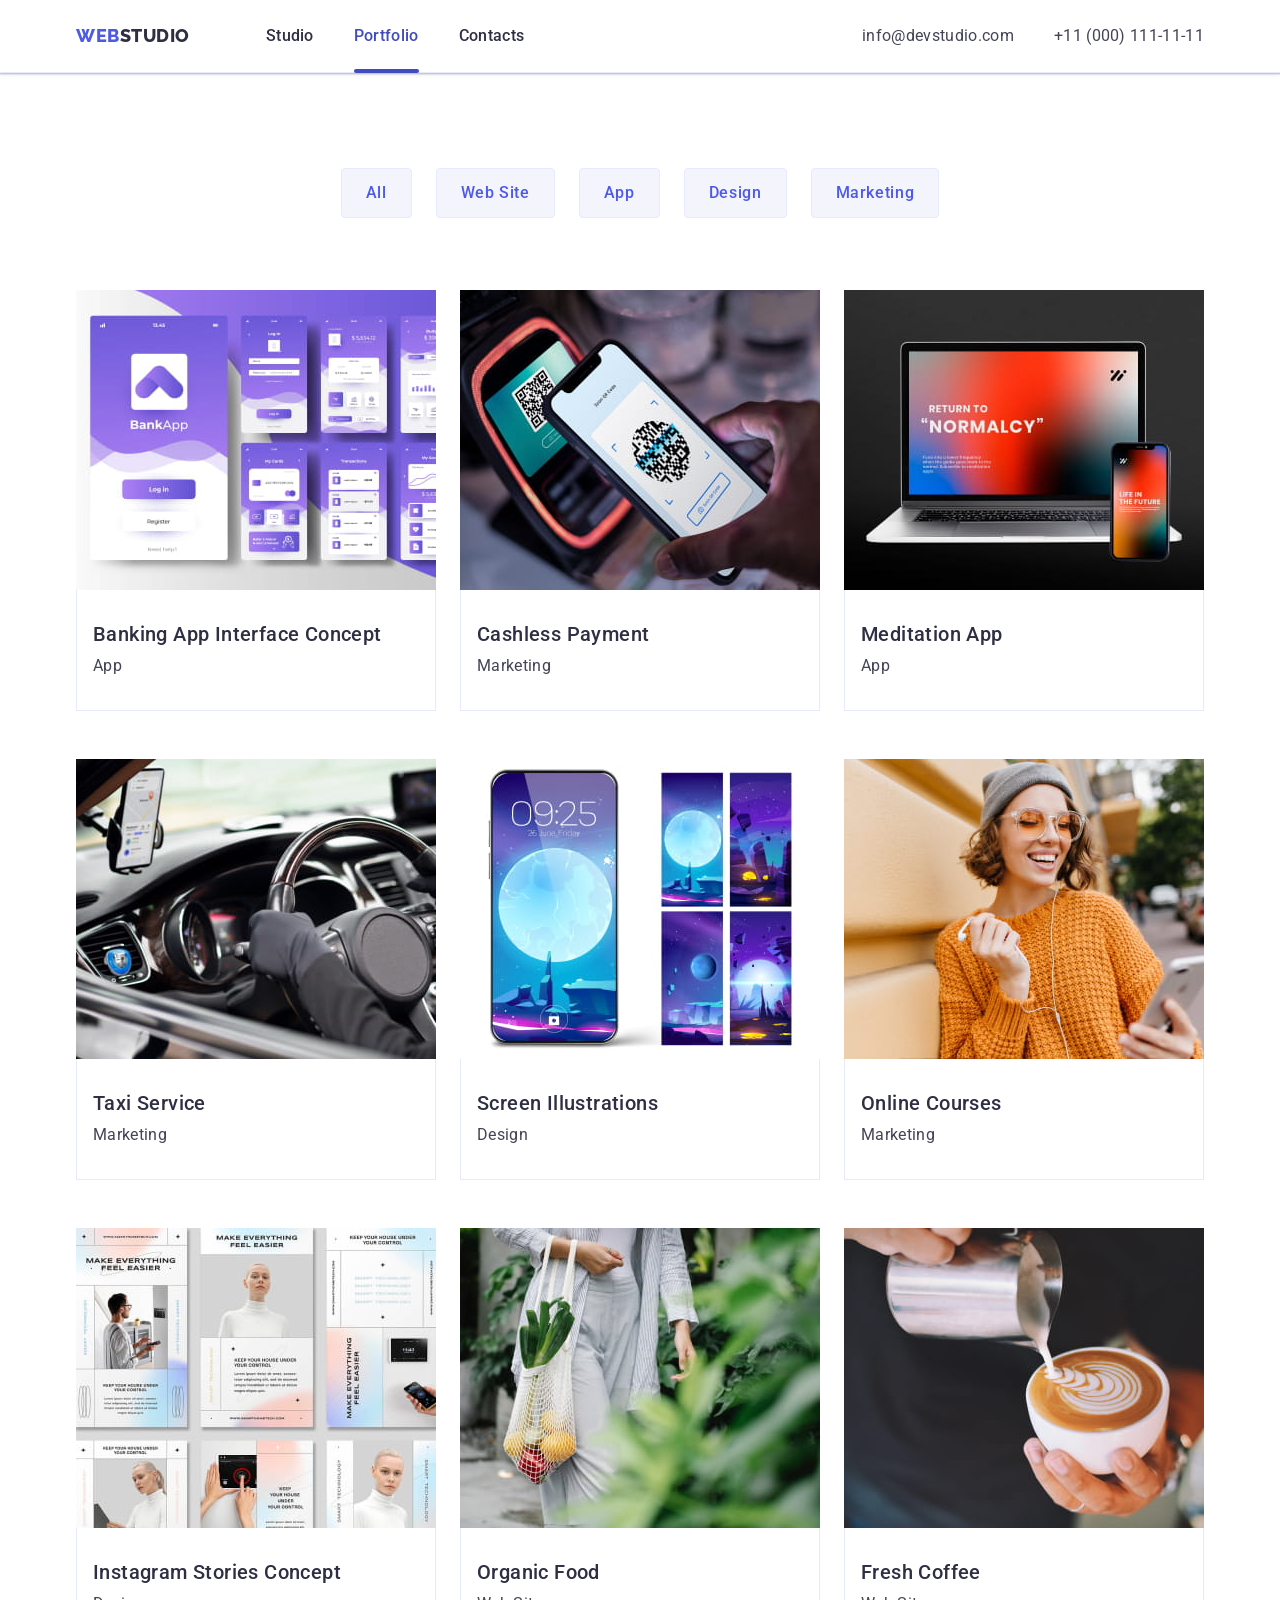
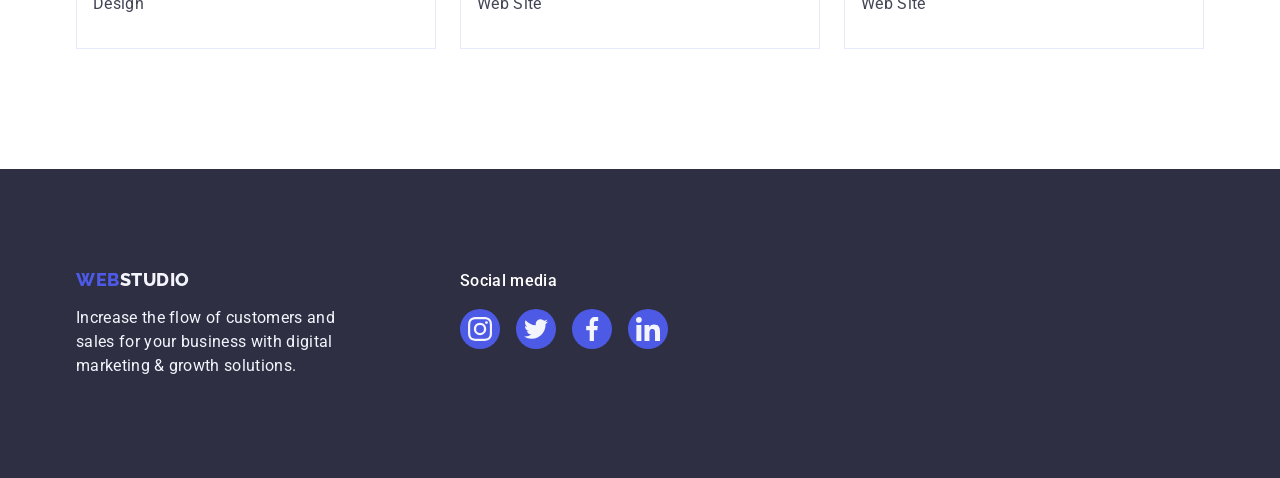
==== commit 0152bfef: "update" ====
--- a/portfolio.html
+++ b/portfolio.html
@@ -17,7 +17,7 @@
     />
     <link rel="stylesheet" href="./css/styles.css" />
   </head>
-  <body>
+  <body class="portfolio-page">
     <!-- Header section -->
 
     <header class="header">
@@ -89,13 +89,12 @@
                     width="360"
                     height="300"
                   />
-                  <div class="overlay">
-                    <p class="overlay-text">
-                      14 Stylish and User-Friendly App Design Concepts · Task
-                      Manager App · Calorie Tracker App · Exotic Fruit Ecommerce
-                      App · Cloud Storage App
-                    </p>
-                  </div>
+
+                  <p class="overlay-text">
+                    14 Stylish and User-Friendly App Design Concepts · Task
+                    Manager App · Calorie Tracker App · Exotic Fruit Ecommerce
+                    App · Cloud Storage App
+                  </p>
                 </div>
 
                 <div class="project-container">
@@ -113,15 +112,12 @@
                     width="360"
                     height="300"
                   />
-                  <div class="overlay">
-                    <p class="overlay-text">
-                      14 Stylish and User-Friendly App Design Concepts · Task
-                      Manager App · Calorie Tracker App · Exotic Fruit Ecommerce
-                      App · Cloud Storage App
-                    </p>
-                  </div>
-                </div>
-
+                  <p class="overlay-text">
+                    14 Stylish and User-Friendly App Design Concepts · Task
+                    Manager App · Calorie Tracker App · Exotic Fruit Ecommerce
+                    App · Cloud Storage App
+                  </p>
+                </div>
                 <div class="project-container">
                   <h2 class="subtitle">Cashless Payment</h2>
                   <p class="subtitle-desc">Marketing</p>
@@ -137,15 +133,12 @@
                     width="360"
                     height="300"
                   />
-                  <div class="overlay">
-                    <p class="overlay-text">
-                      14 Stylish and User-Friendly App Design Concepts · Task
-                      Manager App · Calorie Tracker App · Exotic Fruit Ecommerce
-                      App · Cloud Storage App
-                    </p>
-                  </div>
-                </div>
-
+                  <p class="overlay-text">
+                    14 Stylish and User-Friendly App Design Concepts · Task
+                    Manager App · Calorie Tracker App · Exotic Fruit Ecommerce
+                    App · Cloud Storage App
+                  </p>
+                </div>
                 <div class="project-container">
                   <h2 class="subtitle">Meditation App</h2>
                   <p class="subtitle-desc">App</p>
@@ -161,15 +154,12 @@
                     width="360"
                     height="300"
                   />
-                  <div class="overlay">
-                    <p class="overlay-text">
-                      14 Stylish and User-Friendly App Design Concepts · Task
-                      Manager App · Calorie Tracker App · Exotic Fruit Ecommerce
-                      App · Cloud Storage App
-                    </p>
-                  </div>
-                </div>
-
+                  <p class="overlay-text">
+                    14 Stylish and User-Friendly App Design Concepts · Task
+                    Manager App · Calorie Tracker App · Exotic Fruit Ecommerce
+                    App · Cloud Storage App
+                  </p>
+                </div>
                 <div class="project-container">
                   <h2 class="subtitle">Taxi Service</h2>
                   <p class="subtitle-desc">Marketing</p>
@@ -185,15 +175,12 @@
                     width="360"
                     height="300"
                   />
-                  <div class="overlay">
-                    <p class="overlay-text">
-                      14 Stylish and User-Friendly App Design Concepts · Task
-                      Manager App · Calorie Tracker App · Exotic Fruit Ecommerce
-                      App · Cloud Storage App
-                    </p>
-                  </div>
-                </div>
-
+                  <p class="overlay-text">
+                    14 Stylish and User-Friendly App Design Concepts · Task
+                    Manager App · Calorie Tracker App · Exotic Fruit Ecommerce
+                    App · Cloud Storage App
+                  </p>
+                </div>
                 <div class="project-container">
                   <h2 class="subtitle">Screen Illustrations</h2>
                   <p class="subtitle-desc">Design</p>
@@ -209,13 +196,11 @@
                     width="360"
                     height="300"
                   />
-                  <div class="overlay">
-                    <p class="overlay-text">
-                      14 Stylish and User-Friendly App Design Concepts · Task
-                      Manager App · Calorie Tracker App · Exotic Fruit Ecommerce
-                      App · Cloud Storage App
-                    </p>
-                  </div>
+                  <p class="overlay-text">
+                    14 Stylish and User-Friendly App Design Concepts · Task
+                    Manager App · Calorie Tracker App · Exotic Fruit Ecommerce
+                    App · Cloud Storage App
+                  </p>
                 </div>
                 <div class="project-container">
                   <h2 class="subtitle">Online Courses</h2>
@@ -223,7 +208,6 @@
                 </div>
               </a>
             </li>
-
             <li class="project-item">
               <a class="project-link link" href="">
                 <div class="project-thumb">
@@ -233,13 +217,12 @@
                     width="360"
                     height="300"
                   />
-                  <div class="overlay">
-                    <p class="overlay-text">
-                      14 Stylish and User-Friendly App Design Concepts · Task
-                      Manager App · Calorie Tracker App · Exotic Fruit Ecommerce
-                      App · Cloud Storage App
-                    </p>
-                  </div>
+
+                  <p class="overlay-text">
+                    14 Stylish and User-Friendly App Design Concepts · Task
+                    Manager App · Calorie Tracker App · Exotic Fruit Ecommerce
+                    App · Cloud Storage App
+                  </p>
                 </div>
 
                 <div class="project-container">
@@ -257,13 +240,11 @@
                     width="360"
                     height="300"
                   />
-                  <div class="overlay">
-                    <p class="overlay-text">
-                      14 Stylish and User-Friendly App Design Concepts · Task
-                      Manager App · Calorie Tracker App · Exotic Fruit Ecommerce
-                      App · Cloud Storage App
-                    </p>
-                  </div>
+                  <p class="overlay-text">
+                    14 Stylish and User-Friendly App Design Concepts · Task
+                    Manager App · Calorie Tracker App · Exotic Fruit Ecommerce
+                    App · Cloud Storage App
+                  </p>
                 </div>
 
                 <div class="project-container">
@@ -281,13 +262,11 @@
                     width="360"
                     height="300"
                   />
-                  <div class="overlay">
-                    <p class="overlay-text">
-                      14 Stylish and User-Friendly App Design Concepts · Task
-                      Manager App · Calorie Tracker App · Exotic Fruit Ecommerce
-                      App · Cloud Storage App
-                    </p>
-                  </div>
+                  <p class="overlay-text">
+                    14 Stylish and User-Friendly App Design Concepts · Task
+                    Manager App · Calorie Tracker App · Exotic Fruit Ecommerce
+                    App · Cloud Storage App
+                  </p>
                 </div>
 
                 <div class="project-container">
--- a/css/styles.css
+++ b/css/styles.css
@@ -22,7 +22,8 @@
 
   /* others */
   --anim-fast: 1000ms cubic-bezier(0.4, 0, 0.2, 1);
-  --modal-idx: 50;
+  --header-idx: 10;
+  --modal-idx: 100;
 }
 
 body {
@@ -36,6 +37,7 @@
   letter-spacing: 0.02em;
   text-decoration: none;
   text-transform: none;
+  padding-top: 72px;
 }
 .link {
   font-style: normal;
@@ -132,8 +134,8 @@
   top: 0;
   left: 0;
   width: 100%;
-  height: 72px;
-  z-index: 20;
+
+  z-index: var(--header-idx);
 
   border-bottom: 1px solid #e7e9fc;
   box-shadow: 0px 2px 1px rgba(46, 47, 66, 0.08),
@@ -173,9 +175,9 @@
   background-color: var(--light-txt-cl);
   border-radius: 2px;
   transform: scale(0);
-  transition: rotate var(--anim-fast), transform var(--anim-fast),
-    color var(--anim-fast);
-}
+  transition: transform var(--anim-fast), color var(--anim-fast);
+}
+
 .header-nav-link.active::after {
   background-color: var(--light-txt-cl);
   transform: scale(100%);
@@ -184,9 +186,19 @@
   color: var(--light-txt-cl);
 }
 
-.header-nav-link.active:hover::after {
-  transform: scale(1.1);
+.header-nav-link:hover::after {
+  color: var(--light-txt-cl);
   background-color: var(--light-txt-cl);
+  transform: scale(100%);
+  animation: lineAppear 0.9s forwards;
+}
+@keyframes lineAppear {
+  0% {
+    width: 0;
+  }
+  100% {
+    width: 100%;
+  }
 }
 
 .header-nav-list {
@@ -258,6 +270,29 @@
   background-position: center;
   background-size: cover;
 }
+
+.hero .title {
+  animation: move-top 800ms ease-in 300ms both;
+}
+.hero .btn {
+  animation: move-top 1300ms ease-in 300ms both;
+}
+
+@keyframes move-top {
+  0% {
+    opacity: 0;
+    transform: translateY(calc(100px * var(--direction)));
+  }
+
+  50% {
+    opacity: 0.5;
+  }
+
+  100% {
+    opacity: 1;
+  }
+}
+
 .hero .title {
   max-width: 496px;
   margin: 0 auto 48px auto;
@@ -672,28 +707,26 @@
   overflow: hidden;
 }
 
-.overlay {
+.overlay-text {
   position: absolute;
   top: 0;
   left: 0;
 
   width: 100%;
   height: 100%;
+  margin: 0 auto;
+  padding: 40px 32px 164px 32px;
+
   background-color: var(--primary-btn-color);
+  color: var(--accent-btn-cl);
 
   transform: translateY(100%);
   transition: transform var(--anim-fast);
 }
 
-.project-link:hover .overlay,
-.project-link:focus .overlay {
+.project-link:hover .overlay-text,
+.project-link:focus .overlay-text {
   transform: translateY(0%);
-}
-
-.overlay-text {
-  margin: 0 auto;
-  padding: 40px 32px 164px 32px;
-  color: var(--accent-btn-cl);
 }
 
 /**
@@ -738,9 +771,15 @@
   box-shadow: 0px 1px 1px rgba(0, 0, 0, 0.14), 0px 1px 3px rgba(0, 0, 0, 0.12),
     0px 2px 1px rgba(0, 0, 0, 0.2);
   border-radius: 4px;
-  transition: opacity 250ms ease-in, transform 250ms ease-in;
+  transition: opacity var(--anim-fast), transform var(--anim-fast);
+}
+
+.backdrop.is-hidden .modal {
+  opacity: 0;
+  transform: translateX(-50%) translateY(-75%);
   transition-delay: 400ms;
 }
+
 .modal-close-btn {
   position: absolute;
   top: 24px;
